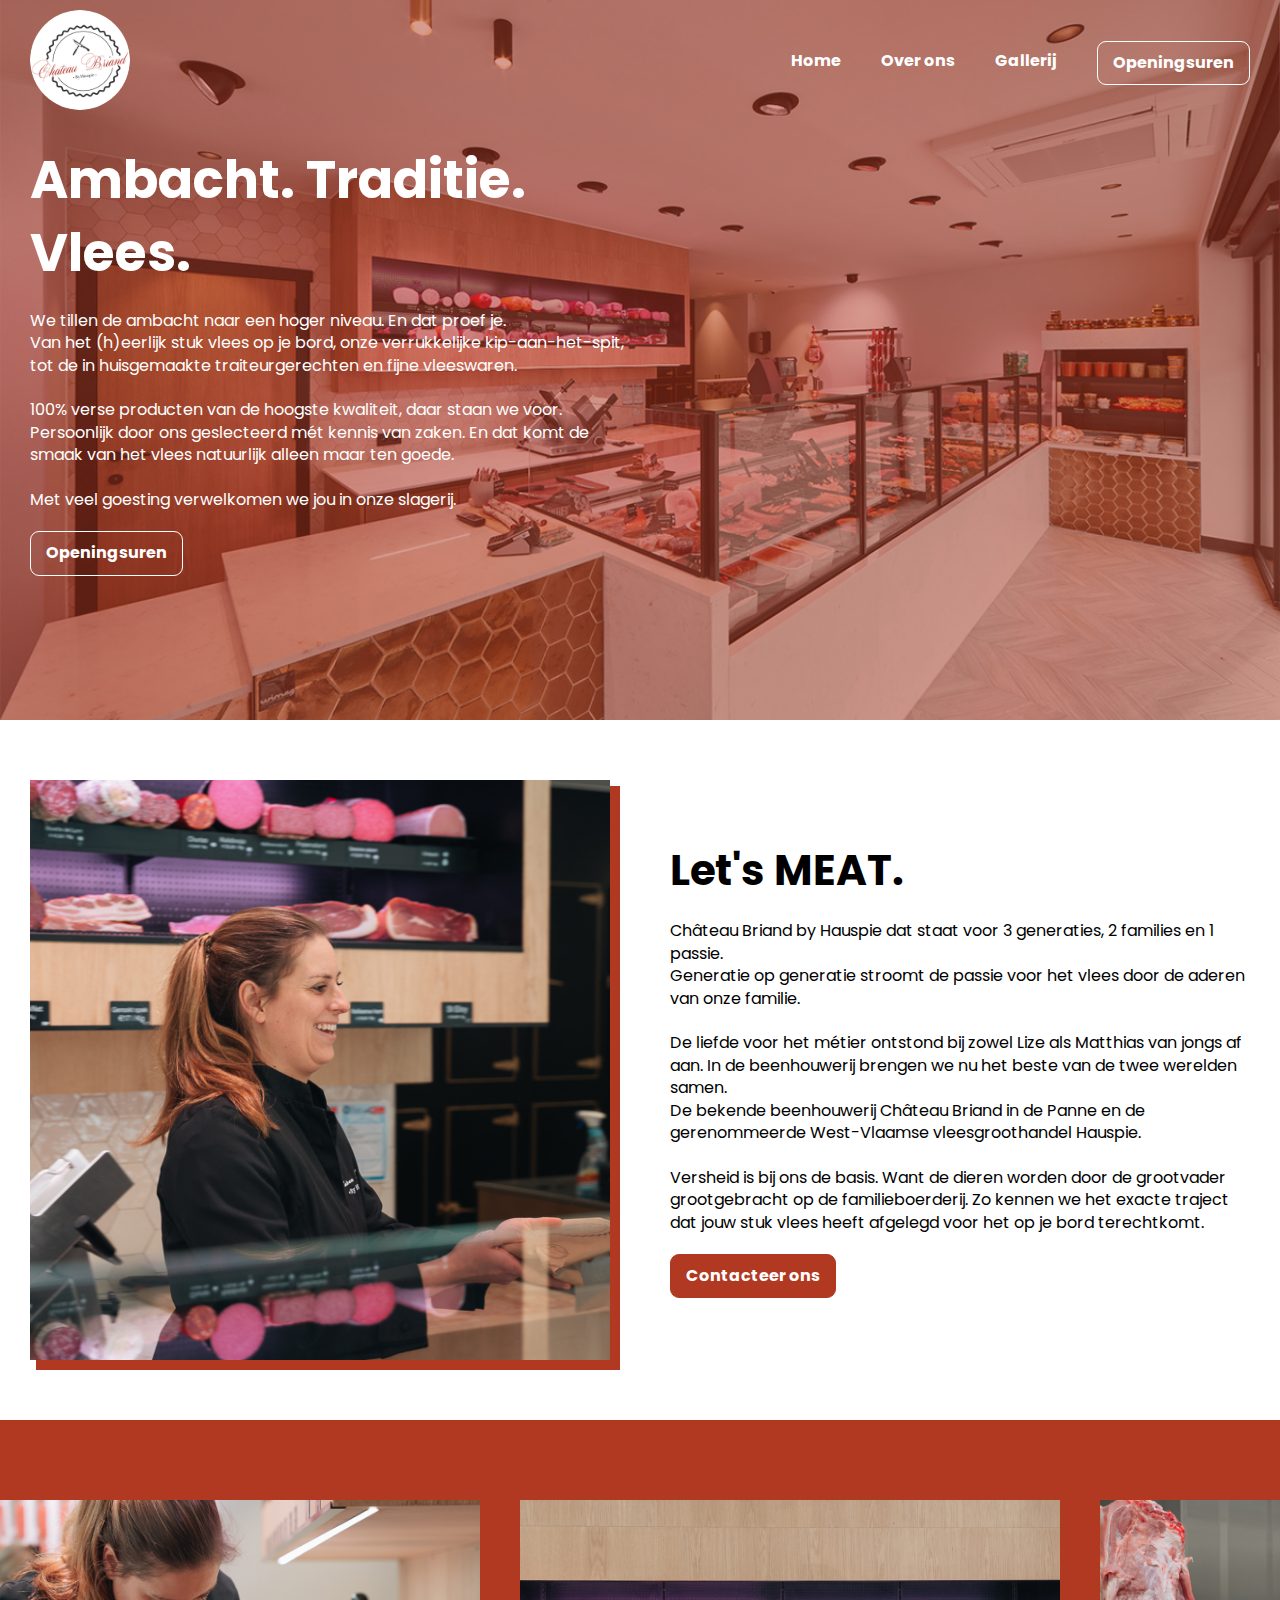
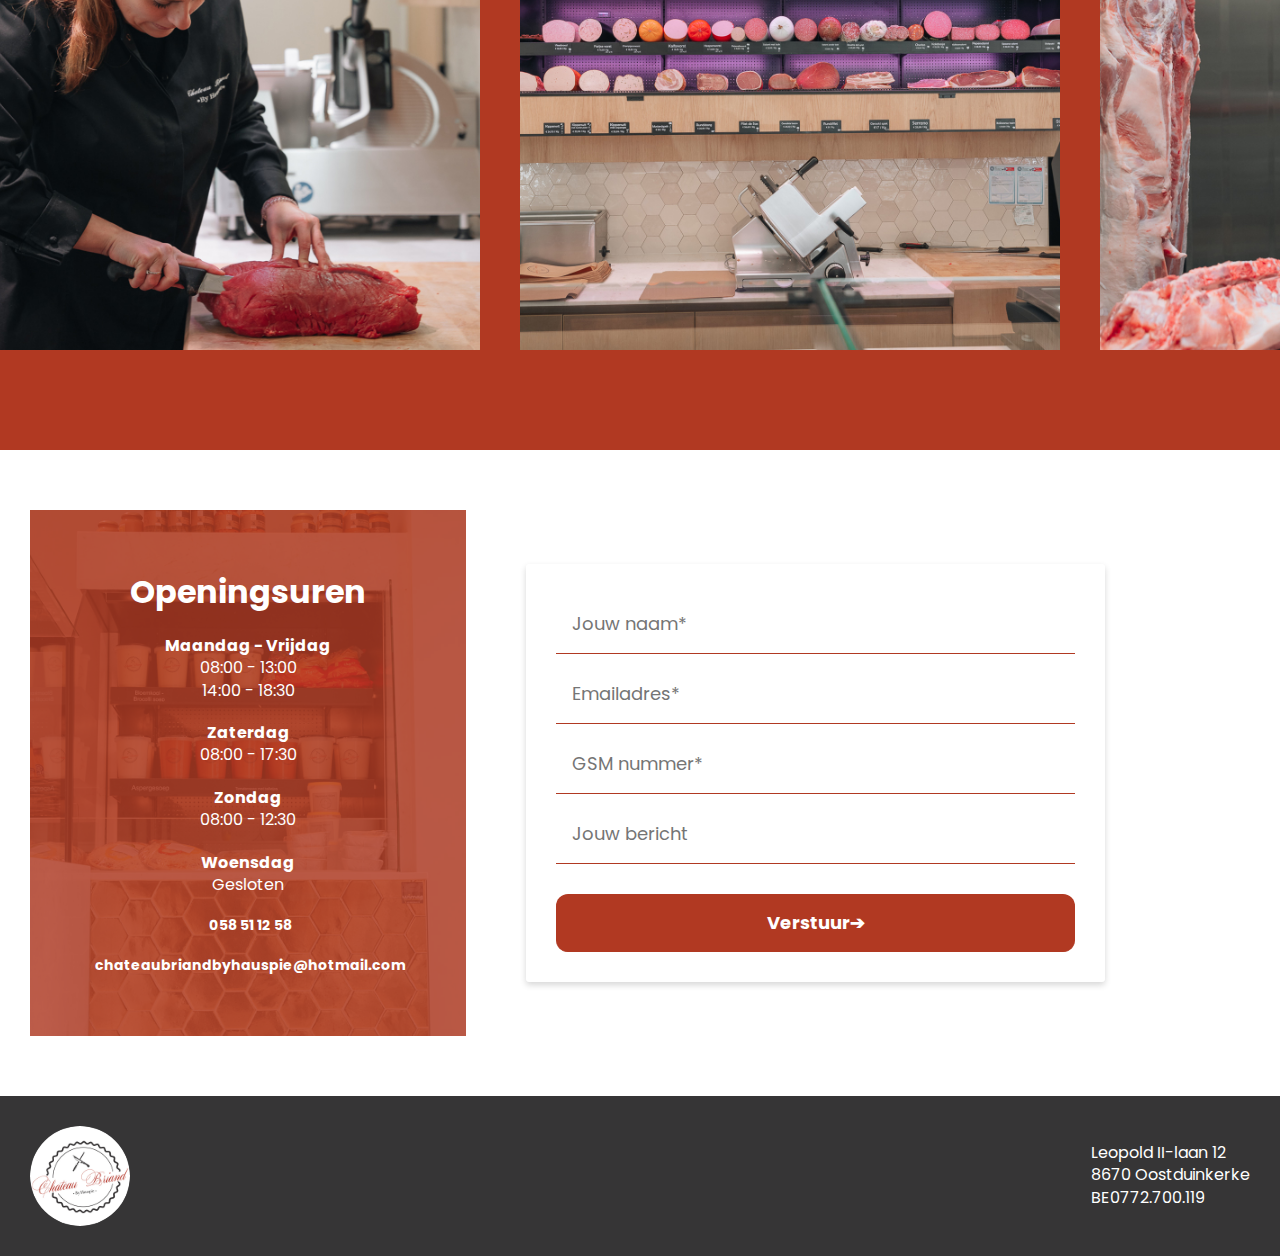
==== index.html @ fd6afede "oops" ====
<!DOCTYPE html>
<html lang="en">
<head>
    <meta charset="UTF-8">
    <meta http-equiv="X-UA-Compatible" content="IE=edge">
    <meta name="viewport" content="width=device-width, initial-scale=1.0">
    <title>
        Ambacht en traditie in een eigentijds jasje | By Hauspie
    </title>
    <meta name="description" content="an het (h)eerlijke stuk vlees op je bord, onze verrukkelijke kip-aan-het-spit, tot de in huisgemaakte traiteurgerechten en fijne vleeswaren.">

    <link rel="stylesheet" href="/css/global.css">
    <link rel="stylesheet" href="/css/header-footer.css">
    
    <link rel="stylesheet" href="/home/css/style.css">
    <link rel="stylesheet" href="/home/css/slider.css">

    <link rel="stylesheet" href="https://cdnjs.cloudflare.com/ajax/libs/font-awesome/6.3.0/css/all.min.css" integrity="sha512-SzlrxWUlpfuzQ+pcUCosxcglQRNAq/DZjVsC0lE40xsADsfeQoEypE+enwcOiGjk/bSuGGKHEyjSoQ1zVisanQ==" crossorigin="anonymous" referrerpolicy="no-referrer" />

    <link rel="apple-touch-icon" sizes="180x180" href="/assets/favicon/apple-touch-icon.png">
    <link rel="icon" type="image/png" sizes="32x32" href="/assets/favicon/favicon-32x32.png">
    <link rel="icon" type="image/png" sizes="16x16" href="/assets/favicon/favicon-16x16.png">
    <link rel="manifest" href="/assets/favicon/site.webmanifest">
    <link rel="mask-icon" href="/assets/favicon/safari-pinned-tab.svg" color="#5bbad5">
    <meta name="msapplication-TileColor" content="#da532c">
    <meta name="theme-color" content="#ffffff">
</head>
<body>

<header>
    <div class="section header" id="header">
        <div class="row">
            <div class="container">
                <a class="nav-logo" href="/">
                    <img class="logo" src="/assets/logo/logo.png" alt="Logo">
                </a>
                <a class="nav" href="/">
                    Home
                </a>
                <a class="nav" href="#about/">
                    Over ons
                </a>
                <a class="nav" href="#gallery">
                    Gallerij
                </a>
                <a href="/#contact" class="btn ghost white">
                    Openingsuren
                </a>
            </div>
        </div>

        <div class="topnav-content-sm">
            <div class="header-col">
                <a href="/">
                    <img class="logo" src="/assets/logo/logo.jpg" alt="Logo">
                </a>
            </div>
            <div class="header-col">
                <a class="icon" id="menu-toggle">
                    <svg xmlns="http://www.w3.org/2000/svg" viewBox="0 0 448 512"><path d="M0 96C0 78.3 14.3 64 32 64H416c17.7 0 32 14.3 32 32s-14.3 32-32 32H32C14.3 128 0 113.7 0 96zM0 256c0-17.7 14.3-32 32-32H416c17.7 0 32 14.3 32 32s-14.3 32-32 32H32c-17.7 0-32-14.3-32-32zM448 416c0 17.7-14.3 32-32 32H32c-17.7 0-32-14.3-32-32s14.3-32 32-32H416c17.7 0 32 14.3 32 32z"/></svg>
                </a>
            </div>
        </div>
        <div class="small-menu-wrapper">
            <div class="small-menu-content">
                <a class="nav" href="/">
                    Home
                </a>
                <a class="nav" href="#about">
                    Over ons
                </a>
                <a class="nav" href="#gallery">
                    Gallerij
                </a>
                <a href="#contact" class="nav">
                    Openingsuren
                </a>
            </div>
        </div>
    </div>
</header>

<div class="section banner">
    <div class="row flex-col">
        <h1>
            Ambacht. Traditie. Vlees.
        </h1>
        <p>
            We tillen de ambacht naar een hoger niveau. En dat proef je. 
            <br>
            Van het (h)eerlijk stuk vlees op je bord, onze verrukkelijke kip-aan-het-spit, tot de in huisgemaakte traiteurgerechten en fijne vleeswaren. 
            <br><br>
            100% verse producten van de hoogste kwaliteit, daar staan we voor. Persoonlijk door ons geslecteerd mét kennis van zaken. En dat komt de smaak van het vlees natuurlijk alleen maar ten goede.
            <br><br>
            Met veel goesting verwelkomen we jou in onze slagerij.
        </p>
        <a href="#contact" class="btn ghost white">
            Openingsuren
        </a>
    </div>
    <div class="overlay"></div>
</div>

<div class="section about" id="about">
    <div class="row">
        <div class="col">
            <img class="bg-color" src="/home/img/about.jpg" alt="">
        </div>
        <div class="col">
            <h2>
                Let's MEAT.
            </h2>
            <p>
                Château Briand by Hauspie dat staat voor 3 generaties, 2 families en 1 passie.
                <br>
                Generatie op generatie stroomt de passie voor het vlees door de aderen van onze familie. 
                <br><br>
                De liefde voor het métier ontstond bij zowel Lize als Matthias van jongs af aan. In de beenhouwerij brengen we nu het beste van de twee werelden samen.
                <br>
                De bekende beenhouwerij Château Briand in de Panne en de gerenommeerde West-Vlaamse vleesgroothandel Hauspie. 
                <br><br>
                Versheid is bij ons de basis. Want de dieren worden door de grootvader grootgebracht op de familieboerderij. Zo kennen we het exacte traject dat jouw stuk vlees heeft afgelegd voor het op je bord terechtkomt.
            </p>
            <a href="#contact" class="btn">
                Contacteer ons
            </a>
        </div>
    </div>
</div>

<div class="section gallery" id="gallery">
    <div class="row flex-col">
        <div class="slider-container" item-display-d="4" item-display-t="3" item-display-m="1">
            <div class="slider-width" id="gallery-target">
                <img src="/home/img/gallery1.jpg" alt="By Hauspie">
                <img src="/home/img/gallery2.jpg" alt="By Hauspie">
                <img src="/home/img/gallery3.jpg" alt="By Hauspie">
                <img src="/home/img/gallery4.jpg" alt="By Hauspie">
                <img src="/home/img/gallery5.jpg" alt="By Hauspie">
                <img src="/home/img/gallery6.jpg" alt="By Hauspie">
                <img src="/home/img/gallery7.jpg" alt="By Hauspie">
                <img src="/home/img/gallery9.jpg" alt="By Hauspie">
                <img src="/home/img/gallery10.jpg" alt="By Hauspie">
                <img src="/home/img/gallery11.jpg" alt="By Hauspie">
            </div>
        </div>
        <div class="btn-wrapper">
            <a class="prev slider-nav" onclick="prev()">
                <i class="fa-solid fa-caret-left"></i>
            </a>
            <a class="next slider-nav" onclick="next()">
                <i class="fa-solid fa-caret-right"></i>
            </a>
        </div>
    </div>
</div>

<div class="section contact" id="contact">
    <div class="row">
        <div class="col">
            <div class="wrapper opening">
                <h3>
                    Openingsuren
                </h3>
                <p>
                    <span class="bold">Maandag - Vrijdag</span>
                    <br>
                    08:00 - 13:00
                    <br>
                    14:00 - 18:30
                </p>
                <p>
                    <span class="bold">Zaterdag</span>
                    <br>
                    08:00 - 17:30
                </p>
                <p>
                    <span class="bold">Zondag</span>
                    <br>
                    08:00 - 12:30
                </p>
                <p>
                    <span class="bold">Woensdag</span>
                    <br>
                    Gesloten
                </p>
                <a href="tel:058 51 12 58" class="phone">
                    <i class="fa fa-phone"></i>
                    058 51 12 58
                </a>
                <a href="mailto:chateaubriandbyhauspie@hotmail.com" class="phone">
                    <i class="fa fa-envelope"></i>
                    chateaubriandbyhauspie@hotmail.com
                </a>
                <div class="overlay"></div>
            </div>
        </div>
        <div class="col">
            <div class="form-wrapper">
                <form action="https://formspree.io/f/xvonbepr" method="post" class="validate contact-form" target="_blank" novalidate>
                    <input type="text" value="" name="FNAME" placeholder="Jouw naam*" required>
                    <input type="email" value="" name="EMAIL" placeholder="Emailadres*" required>
                    <input type="text" value="" name="PHONE" placeholder="GSM nummer*" required>
                    <input type="text" value="" name="MESSAGE"placeholder="Jouw bericht">
                    <input type="submit" value="Verstuur➔" name="subscribe" class="btn">
                </form>
            </div>
        </div>
    </div>
</div>

<footer>
    <div class="section footer" id="footer">
        <div class="row">
            <img src="/assets/logo/logo.png" alt="Logo" class="logo">
            <p class="legal">
                Leopold II-laan 12
                <br>
                8670 Oostduinkerke 
                <br>
                BE0772.700.119
            </p>
        </div>
    </div>
</footer>

    <script src="https://code.jquery.com/jquery-3.6.4.min.js" integrity="sha256-oP6HI9z1XaZNBrJURtCoUT5SUnxFr8s3BzRl+cbzUq8=" crossorigin="anonymous"></script>
    <script src="/js/app.js"></script>
    <script src="/home/js/script.js"></script>
</body>
</html>
---- css/global.css ----
@import url('https://fonts.googleapis.com/css2?family=Poppins:wght@400;600;700&display=swap');

:root {
    --primary: #b13922;
    --white: #fff;
    --light-grey: #f5f5f5;
    --black: #363536;
    --boxShadow: 0px 3px 6px #00000029;
    --overlay: var(--black);
    --overlayVertical: linear-gradient(to top, rgba(0,0,0,1) 0%, rgba(0,0,0,1) 24%, rgba(0,0,0,0) 70%);
    --transition: all .25s ease-in-out;
}

html {
    scroll-behavior: smooth;
}

* {
    box-sizing: border-box;
    font-family: Poppins;
    font-weight: 400;
    margin: 0;
    padding: 0;
    line-height: 1.4;
}

h1,
h2,
h3 {
    font-weight: 700;
}

h1 {
    font-size: 52px;
}

h2 {
    font-size: 42px;
}

h3 {
    font-size: 32px;
}

h4 {
    font-size: 22px;
}

a {
    color: var(--primary);
    text-decoration: none;
}

p {
    font-size: 16px;
}

img {
    width: 100%;
    height: auto;
}

img.bg-color {
    box-shadow: 8px 8px 0px 2px var(--primary);
}

.hidden {
    display: none;
}

.section {
    width: 100%;
    display: flex;
    flex-direction: column;
}

.section.black {
    background-color: var(--black);
}

.section.grey {
    background-color: var(--light-grey);
}

.section .row {
    width: 100%;
    max-width: 1600px;

    display: flex;
    flex-flow: row wrap;
    justify-content: center;
    align-items: center;
    gap: 60px;
    margin: 60px auto;
    padding: 0 30px;
}

.section .row.reverse {
    flex-flow: row-reverse wrap;
}

.section .row.flex-col {
    flex-direction: column;
}

.section .row .col {
    flex: 1 0 350px;

    display: flex;
    flex-direction: column;
    gap: 20px;
}

.btn {
    width: fit-content;
    font-weight: 700;
    text-decoration: none;
    text-align: center;
    color: var(--white);
    background-color: var(--primary);
    border: 1px solid var(--primary);
    border-radius: 9px;
    padding: 10px 15px;
    transition: var(--transition); 
}

.btn:hover {
    cursor: pointer;
    transform: scale(1.05);
    transition: var(--transition);
}

.btn.white {
    background-color: var(--white);
    color: var(--black);
    border-color: var(--white);
}

.btn.ghost {
    background-color: transparent;
    color: var(--primary);
    border: 1px solid var(--primary);
}

.btn.ghost.white {
    color: var(--white);
    border: 1px solid var(--white);
}

.wrapper {
    display: flex;
    flex-flow: row wrap;
    gap: 20px;
}

.wrapper .item {
    flex: 1 0;
    display: flex;
    flex-direction: column;
    gap: 10px;
}

.overlay {
    background: var(--primary);
    opacity: 0.5;
    position: absolute;
    top: 0;
    right: 0;
    bottom: 0;
    left: 0;
    width: 100%;
    height: 100%;
    z-index: 3;
}

.section.contact h2 {
    max-width: 45%;
}

.section.contact .row.flex-col {
    align-items: flex-start;
}

.section.contact {
    background-image: url('/img/contact-image.jpg');
    background-position: right;
    background-size: contain;
    background-repeat: no-repeat;
}

.section.contact .form-wrapper {
    display: flex;
    width: 80%;
    padding: 30px;
    border-radius: 3px;
    background-color: var(--white);
    box-shadow: var(--boxShadow);
}

.section.contact .form-wrapper form {
    width: 100%;
    display: flex;
    flex-direction: column;
    gap: 10px;
    margin: 0;
}

.section.contact .form-wrapper input {
    color: var(--black);
    flex: 1;
    width: 100%;
    padding: 16px;
    background-color: hsla(0, 0%, 100%, 0.1);
    border: none;
    border-bottom: 1px solid var(--primary);
    border-radius: 0;
    height: 60px;
    outline: none;
    font-size: 18px;
    transition: border-bottom 200ms ease;
}

.section.contact .form-wrapper input:focus {
    transition: border-bottom 200ms ease;
    border-bottom: 2px solid var(--primary);
}

.section.contact .form-wrapper .btn {
    color: var(--white);
    background-color: var(--primary);
    border-bottom: 1px solid var(--primary);
    transition: border-bottom 200ms ease;
    transition: var(--transition);
    margin-top: 20px;
    border-radius: 12px;
}

.section.contact .form-wrapper .btn:hover {
    transform: scale(1.02);
}

@media (max-width: 560px) {
    .section .row .col {
        flex: 1 0 100%;
    }
}

@media (max-width: 1000px) {
    .section.contact {
        background-image: unset;
    }

    .section.contact h2 {
        max-width: 100%;
    }

    .section.contact .form-wrapper {
        width: 100%;
    }
}
---- css/header-footer.css ----
.header {
    background-color: transparent;
    min-height: unset;
    position: absolute;
    z-index: 99;
    transition: background-color 200ms linear;
}

.header.active {
    position: fixed;
    top: 0;
    background-color: var(--white);
    transition: background-color 200ms linear;
}

.header.active .topnav-content-sm svg {
    fill: var(--black);
}

.header.active .container .nav {
    color: var(--black);
}

.header.active .btn {
    color: var(--white);
    background-color: var(--primary);
    border-color: var(--primary);
}

.header .row {
    width: 100%;
    min-height: unset;
    align-items: center;
    justify-content: flex-end;
    padding: 10px 30px;
    margin: 0 auto;
    background-color: transparent;
}

.header .logo,
.footer .logo {
    width: 100px;
    border-radius: 50%;
}

.header .nav-logo {
    margin-right: auto;
}

.header .container {
    width: 100%;
    display: flex;
    align-items: center;
    justify-content: flex-end;
    gap: 40px;
}

.header .container .nav {
    color: var(--white);
    opacity: 1;
    font-weight: 700;
    text-decoration: none;
    transition: var(--transition);
}

.header .container .nav:hover {
    transition: var(--transition);
}

.header .primary-btn {
    margin-top: 0;
}

.header .topnav-content-sm {
    display: none;
}

.header .small-menu-wrapper {
    display: none;
}

.header .nav {
    position: relative;
    text-decoration: none;
    padding-bottom: 5px;
}

.header .nav::before {
    content: "";
    position: absolute;
    display: block;
    width: 100%;
    height: 2px;
    bottom: 0;
    left: 0;
    background-color: var(--white);
    transform: scaleX(0);
    transition: transform 0.3s ease;
}

.header.active .nav::before {
    background-color: var(--black);
}

.header.active .row {
    padding: 0 30px;
}
  
.header .nav:hover::before {
    transform: scaleX(1);
}

.footer {
    min-height: unset;
    color: var(--white);
    background-color: var(--black);
}

.footer .row {
    min-height: unset;
    justify-content: space-between;
    margin: 30px auto;
}

@media (max-width: 560px) {
    .header .row {
        display: none;
    }

    .header .topnav-content-sm {
        display: flex;
        align-items: center;
        justify-content: space-between;
        padding: 0 30px;
    }

    .header .small-menu-content {
        display: flex;
        flex-direction: column;
        padding: 10px 30px;
        background-color: var(--white);
    }


    .header .topnav-content-sm svg {
        fill: var(--white);
        width: 25px;
    }

    .header .topnav-content-sm svg:hover {
        cursor: pointer;
    }
}
---- home/css/style.css ----
.banner.section {
    background-image: url('/home/img/banner.jpg');
    background-position: center center;
    background-repeat: no-repeat;
    background-size: cover;  
    position: relative;
}

.banner.section,
.banner.section .row {
    height: 80vh;
}

.banner.section .row {
    align-items: flex-start;
    gap: 20px;
    z-index: 4;
}

.banner.section h1,
.banner.section p {
    color: var(--white);
    width: 50%;
    z-index: 4;
}

.contact.section .col:nth-child(1) {
    flex: 1 0;
}

.contact.section .col:nth-child(2) {
    flex: 2 0;
}

.contact.section .wrapper {
    position: relative;
    flex-direction: column;
    align-items: center;
    justify-content: center;
    padding: 60px;
    height: fit-content;
    background-image: url('/home/img/contact.jpg');
    background-repeat: no-repeat;
    background-size: cover;
    background-position: center center;
}

.contact.section .wrapper .bold {
    font-weight: 700;
}

.contact.section .wrapper .overlay {
    opacity: 0.8;
}

.contact.section .wrapper * {
    color: var(--white);
    text-align: center;
}

.contact.section .wrapper h3,
.contact.section .wrapper a,
.contact.section .wrapper p {
    z-index: 10;
}

.contact.section .wrapper a {
    font-weight: 700;
    font-size: 14px;
}

.contact.section .wrapper i {
    margin-right: 5px;
}

.gallery.section {
    background-color: var(--primary);
    height: 70vh;
}

.gallery.section .row {
    height: 70vh;
    gap: 20px;
    padding: 0;
}

@media (max-width: 560px) {
    .banner.section,
    .banner.section .row {
        height: fit-content;
    }
    
    .banner.section .row {
        padding-top: 80px;
    }

    .banner.section h1, 
    .banner.section p {
        width: 100%;
    }

    .banner.section h1 {
        font-size: 36px;
    }

    .contact.section .wrapper {
        padding: 30px;
    }

    .contact.section .wrapper a {
        font-size: 12px;
    }
}
---- home/css/slider.css ----
.slider-container {
    position: relative;
    overflow-x: hidden;
    width: 100%;
    height: 50vh;
}

.slider-container .slider-width {
    height: 50vh;
    position: absolute;
    display: flex;
    align-items: start;
    justify-content: start;
    gap: 40px;
    left: 0;
    top: 0;
    transition: 0.4s ease-in-out;
}

.slider-container img:nth-child(1) {
    margin-left: -60px;
}

.gallery .btn-wrapper {
    display: flex;
    gap: 20px;
}

.gallery img {
    height: 100%;
}

.gallery .slider-nav {
    color: var(--white);
    cursor: pointer;
}

.gallery .slider-nav i {
    font-size: 50px;
    opacity: 0.7;
    transition: var(--transition);
}

.gallery .slider-nav i:hover {
    opacity: 1;
    transition: var(--transition);
}
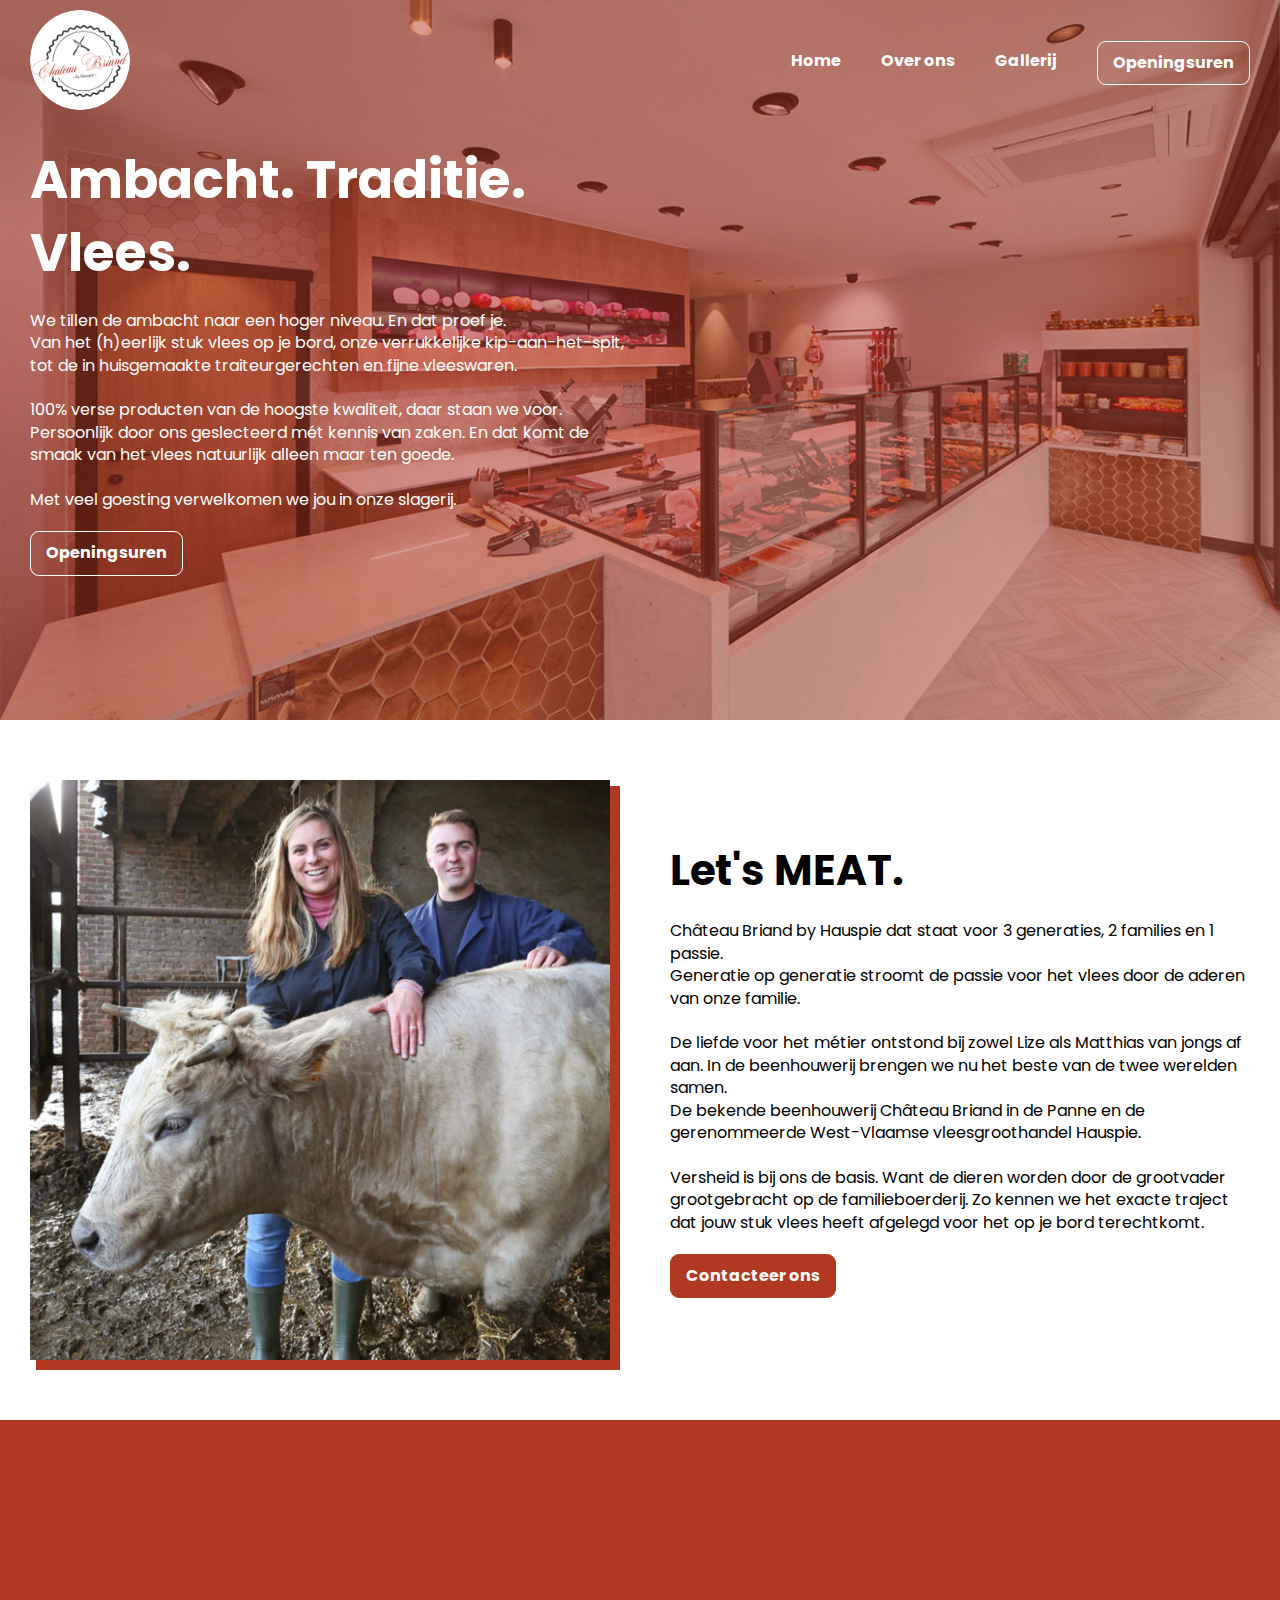
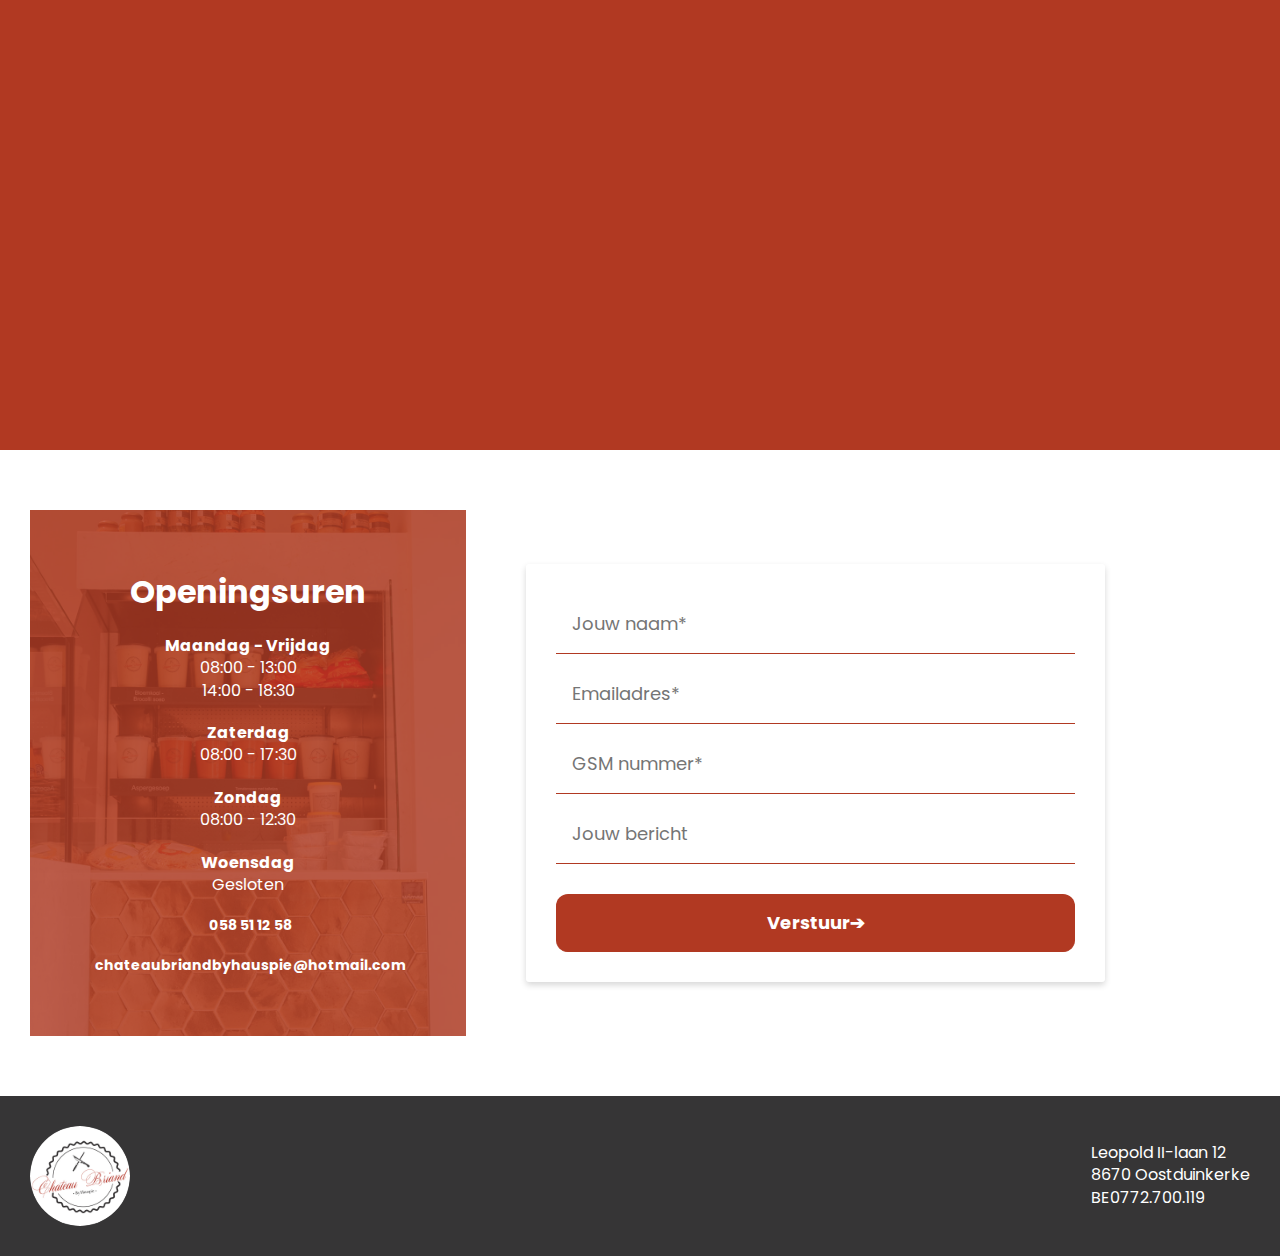
==== commit bb9d839d: "changes to images and randomize gallery order" ====
--- a/index.html
+++ b/index.html
@@ -104,7 +104,7 @@
 <div class="section about" id="about">
     <div class="row">
         <div class="col">
-            <img class="bg-color" src="/home/img/about.jpg" alt="">
+            <img class="bg-color" src="/home/img/about-2.jpg" alt="">
         </div>
         <div class="col">
             <h2>
@@ -131,18 +131,7 @@
 <div class="section gallery" id="gallery">
     <div class="row flex-col">
         <div class="slider-container" item-display-d="4" item-display-t="3" item-display-m="1">
-            <div class="slider-width" id="gallery-target">
-                <img src="/home/img/gallery1.jpg" alt="By Hauspie">
-                <img src="/home/img/gallery2.jpg" alt="By Hauspie">
-                <img src="/home/img/gallery3.jpg" alt="By Hauspie">
-                <img src="/home/img/gallery4.jpg" alt="By Hauspie">
-                <img src="/home/img/gallery5.jpg" alt="By Hauspie">
-                <img src="/home/img/gallery6.jpg" alt="By Hauspie">
-                <img src="/home/img/gallery7.jpg" alt="By Hauspie">
-                <img src="/home/img/gallery9.jpg" alt="By Hauspie">
-                <img src="/home/img/gallery10.jpg" alt="By Hauspie">
-                <img src="/home/img/gallery11.jpg" alt="By Hauspie">
-            </div>
+            <div class="slider-width" id="gallery-target"></div>
         </div>
         <div class="btn-wrapper">
             <a class="prev slider-nav" onclick="prev()">
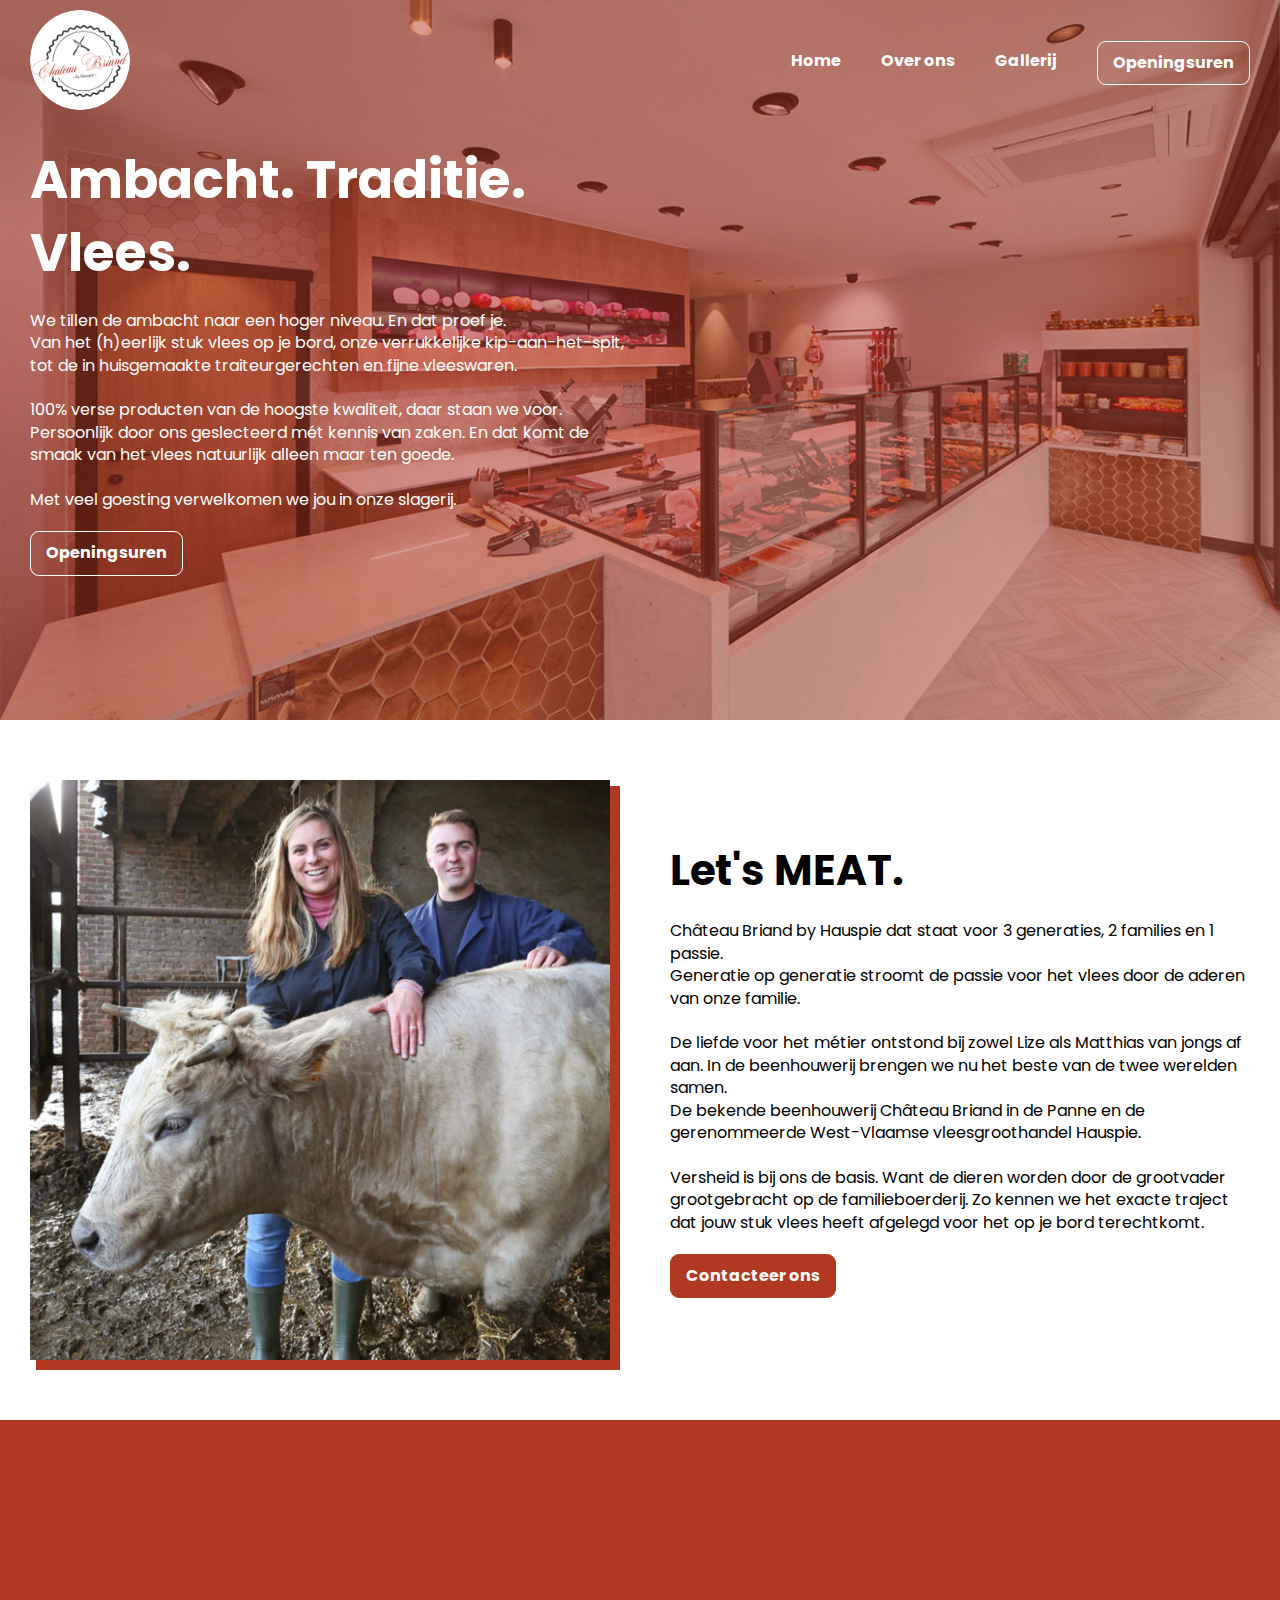
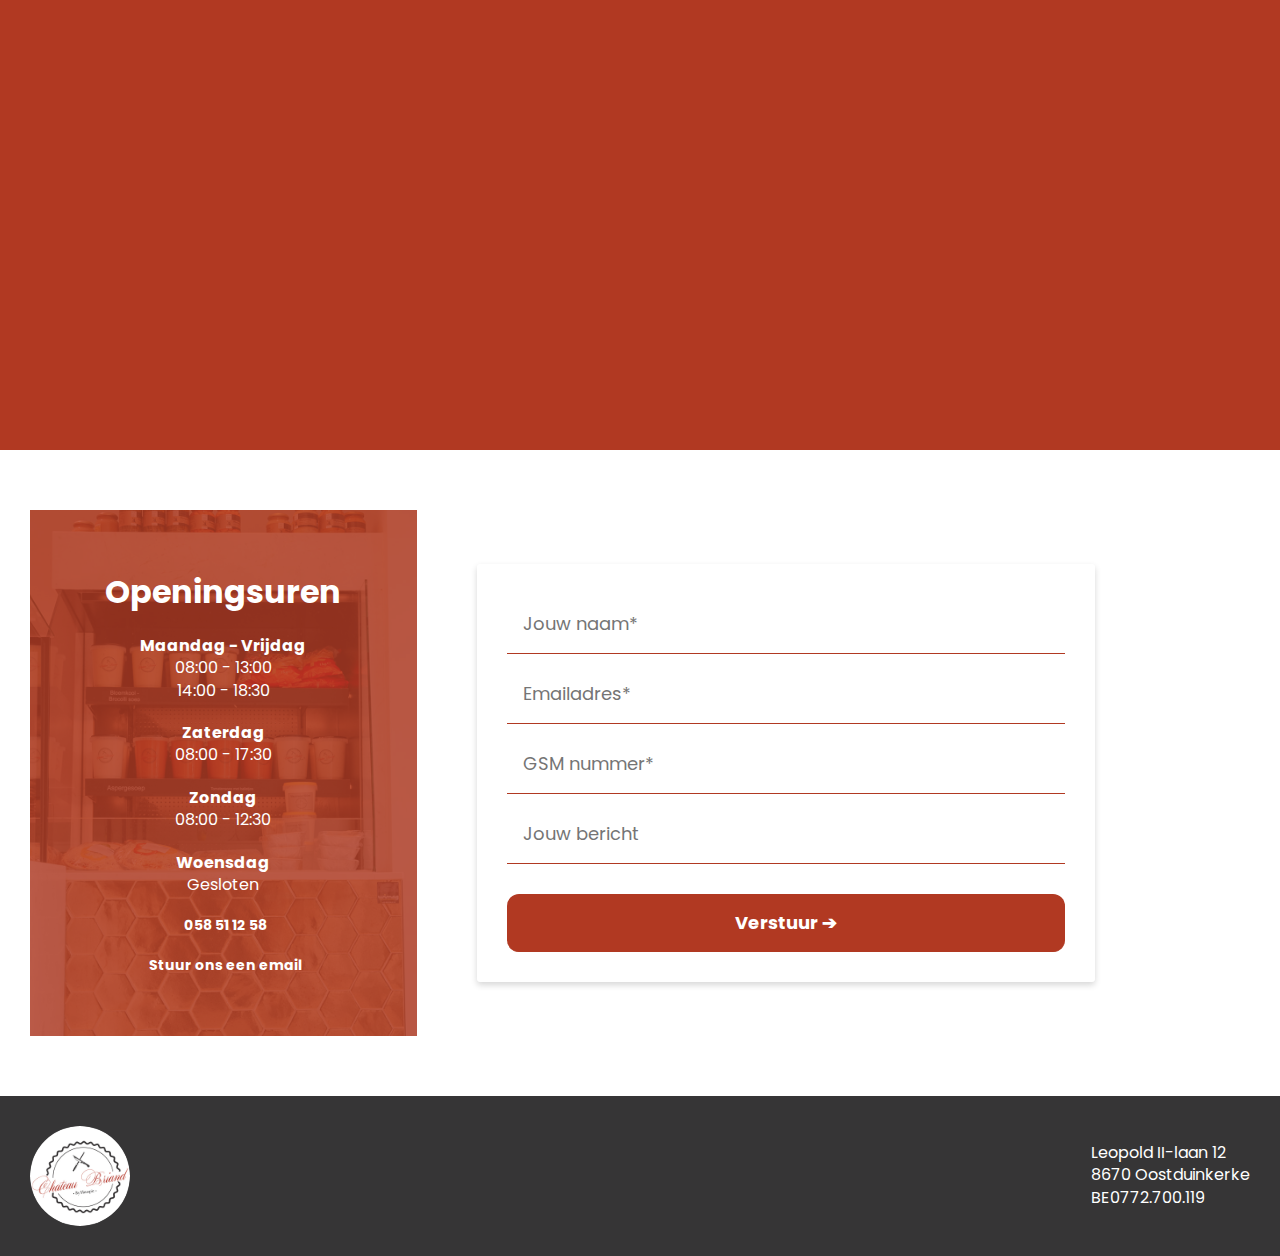
==== commit 34a75aea: "hcnages" ====
--- a/index.html
+++ b/index.html
@@ -179,7 +179,7 @@
                 </a>
                 <a href="mailto:chateaubriandbyhauspie@hotmail.com" class="phone">
                     <i class="fa fa-envelope"></i>
-                    chateaubriandbyhauspie@hotmail.com
+                    Stuur ons een email
                 </a>
                 <div class="overlay"></div>
             </div>
@@ -191,7 +191,7 @@
                     <input type="email" value="" name="EMAIL" placeholder="Emailadres*" required>
                     <input type="text" value="" name="PHONE" placeholder="GSM nummer*" required>
                     <input type="text" value="" name="MESSAGE"placeholder="Jouw bericht">
-                    <input type="submit" value="Verstuur➔" name="subscribe" class="btn">
+                    <input type="submit" value="Verstuur ➔" name="subscribe" class="btn">
                 </form>
             </div>
         </div>
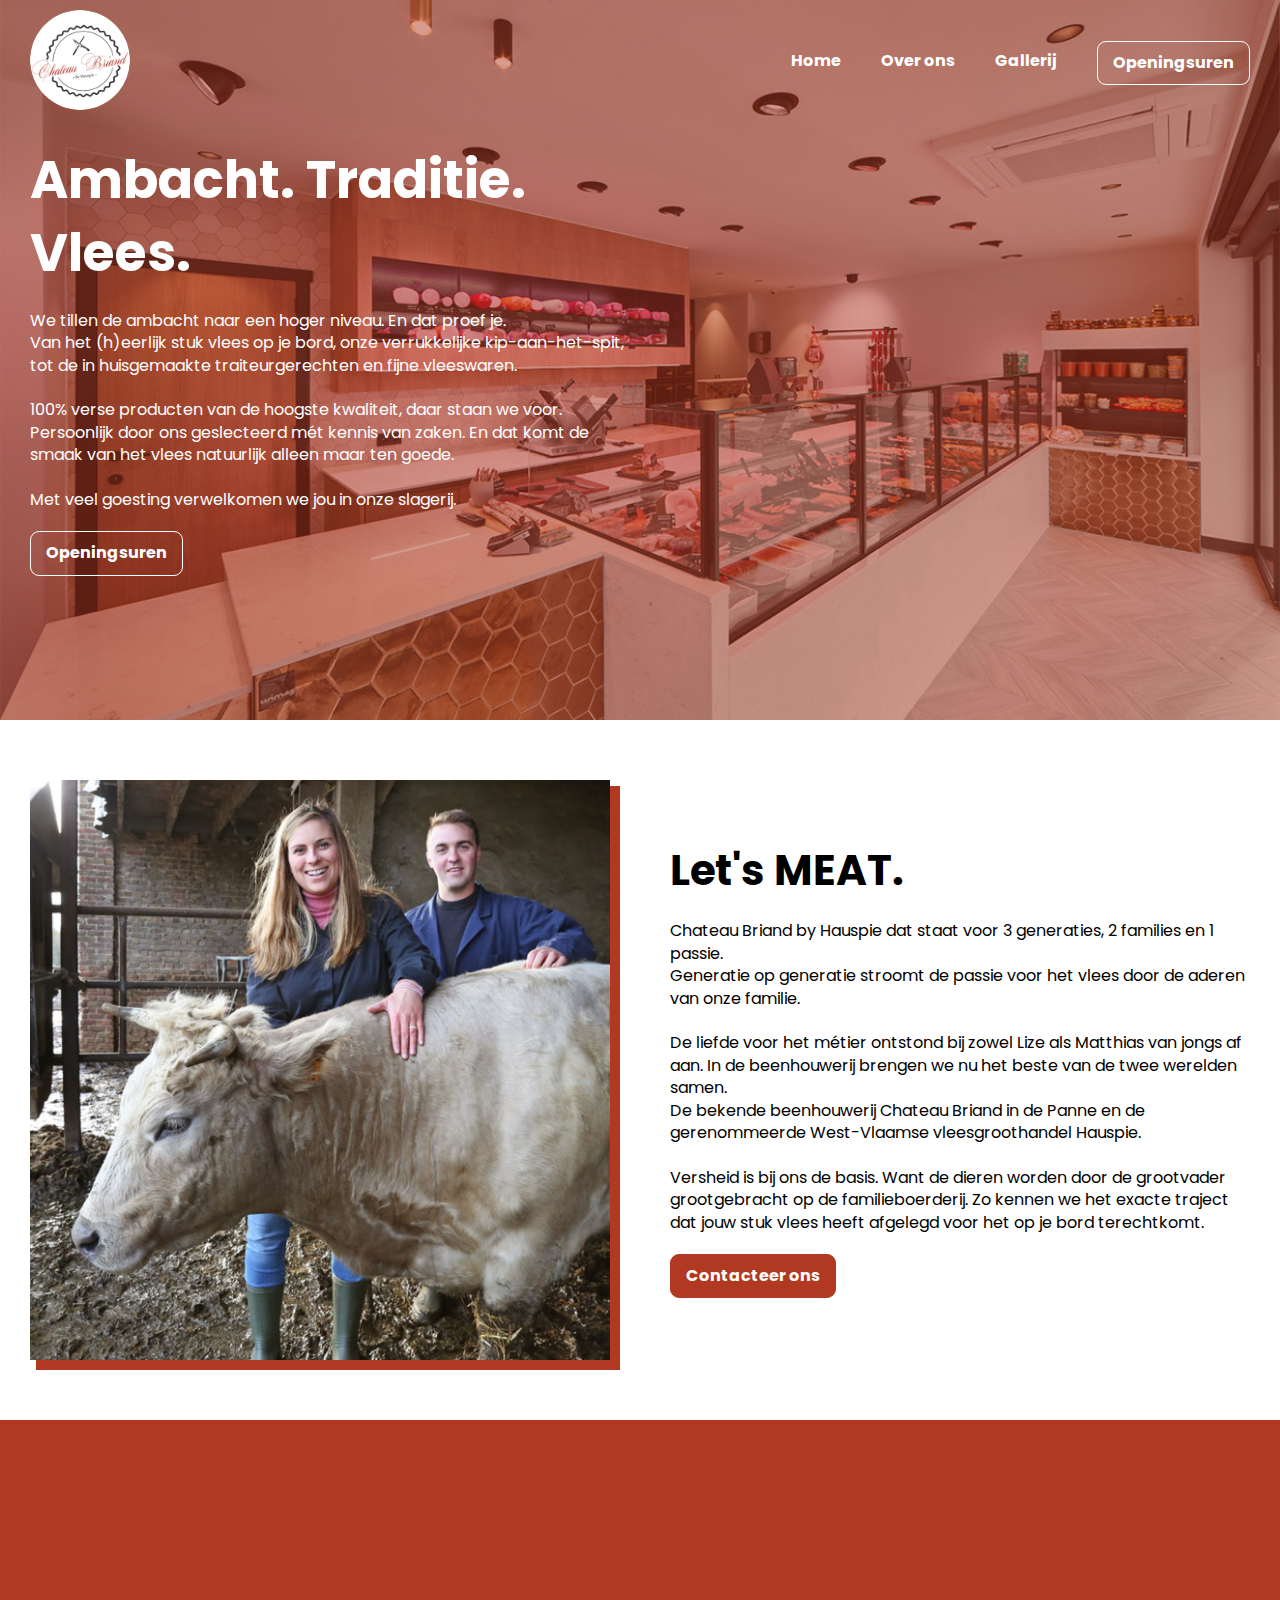
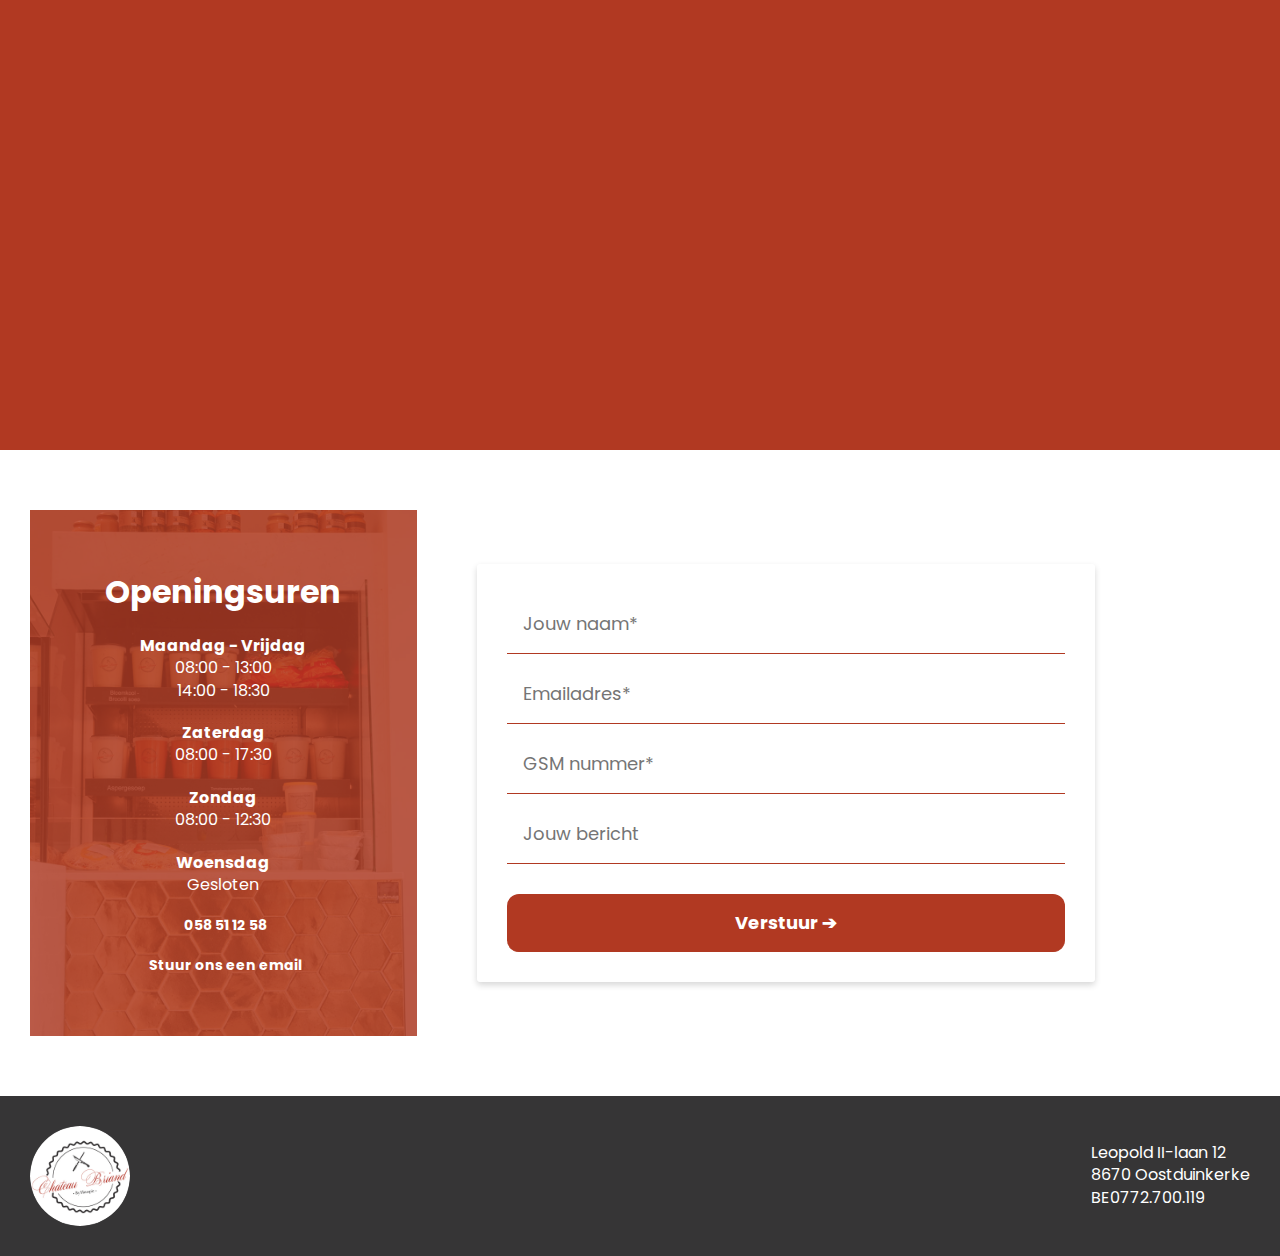
==== commit 458e7425: "fixed feedbakc" ====
--- a/index.html
+++ b/index.html
@@ -111,13 +111,13 @@
                 Let's MEAT.
             </h2>
             <p>
-                Château Briand by Hauspie dat staat voor 3 generaties, 2 families en 1 passie.
+                Chateau Briand by Hauspie dat staat voor 3 generaties, 2 families en 1 passie.
                 <br>
                 Generatie op generatie stroomt de passie voor het vlees door de aderen van onze familie. 
                 <br><br>
                 De liefde voor het métier ontstond bij zowel Lize als Matthias van jongs af aan. In de beenhouwerij brengen we nu het beste van de twee werelden samen.
                 <br>
-                De bekende beenhouwerij Château Briand in de Panne en de gerenommeerde West-Vlaamse vleesgroothandel Hauspie. 
+                De bekende beenhouwerij Chateau Briand in de Panne en de gerenommeerde West-Vlaamse vleesgroothandel Hauspie. 
                 <br><br>
                 Versheid is bij ons de basis. Want de dieren worden door de grootvader grootgebracht op de familieboerderij. Zo kennen we het exacte traject dat jouw stuk vlees heeft afgelegd voor het op je bord terechtkomt.
             </p>
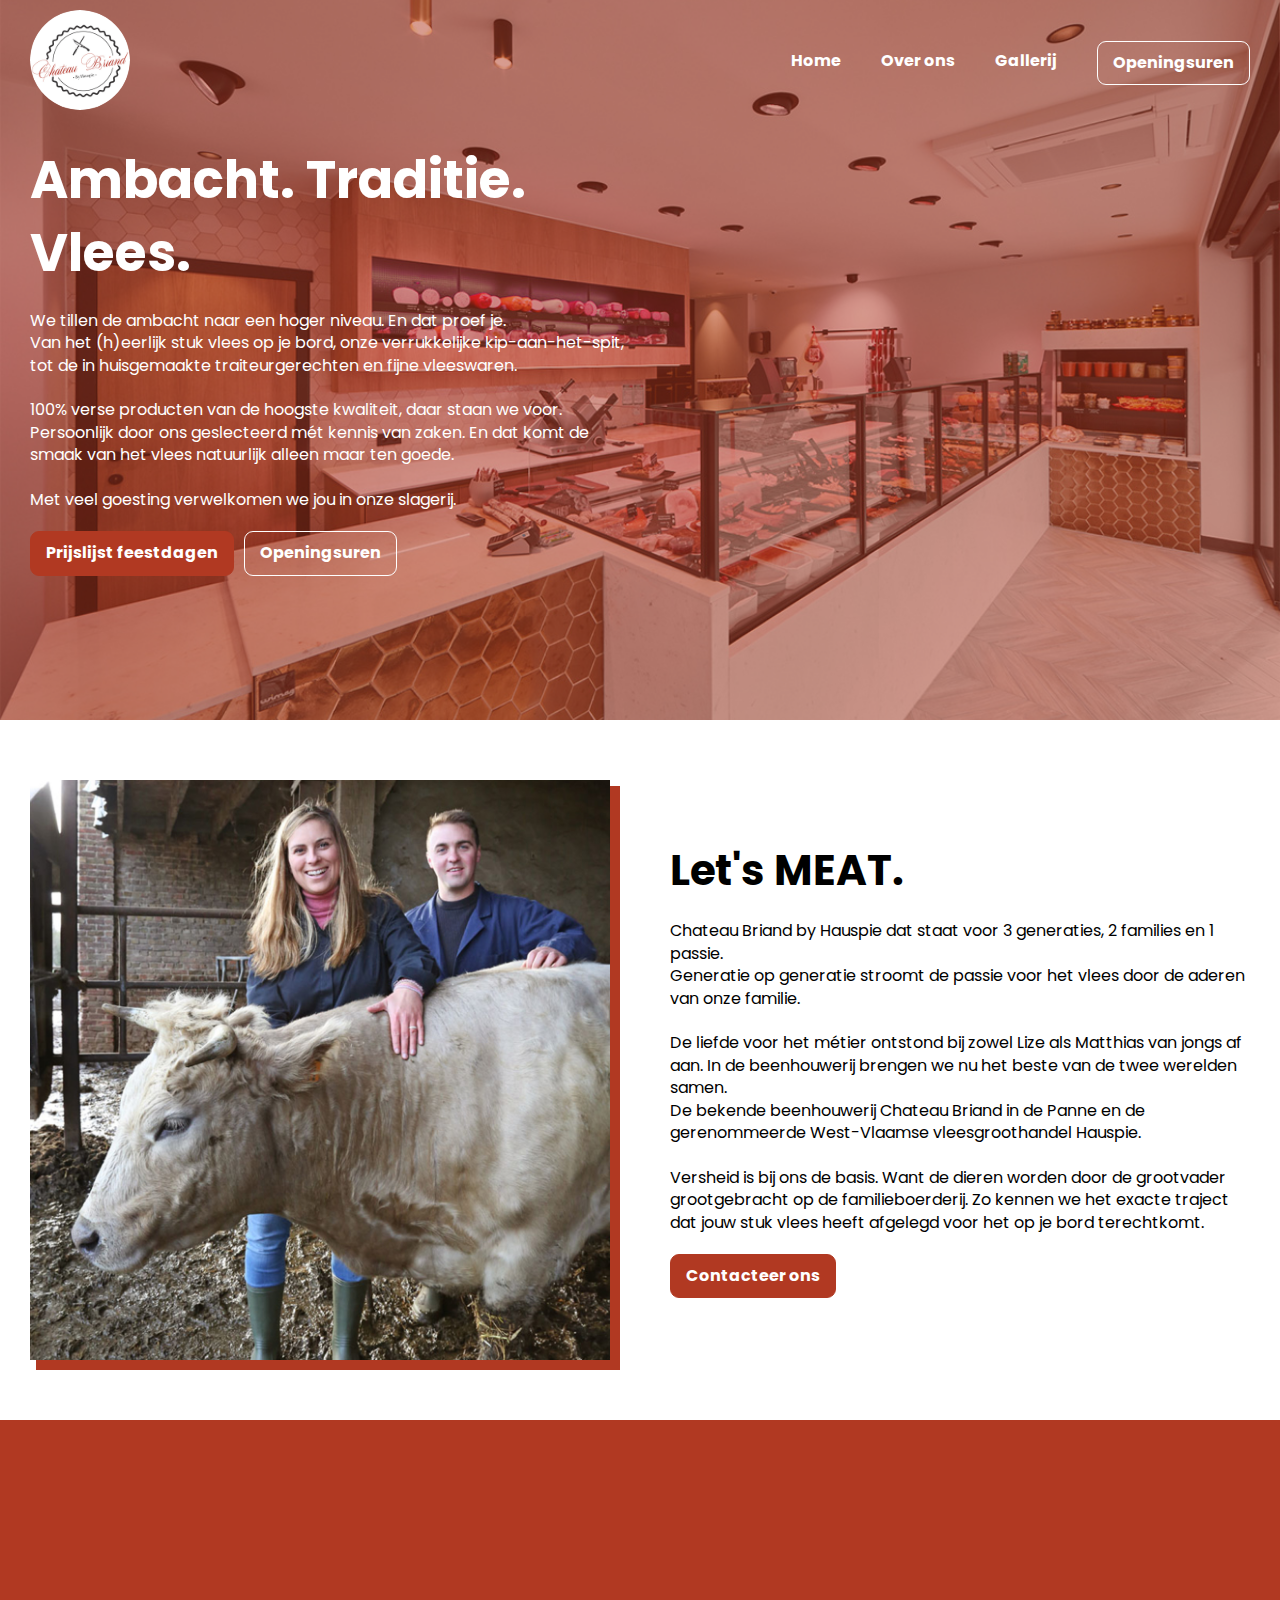
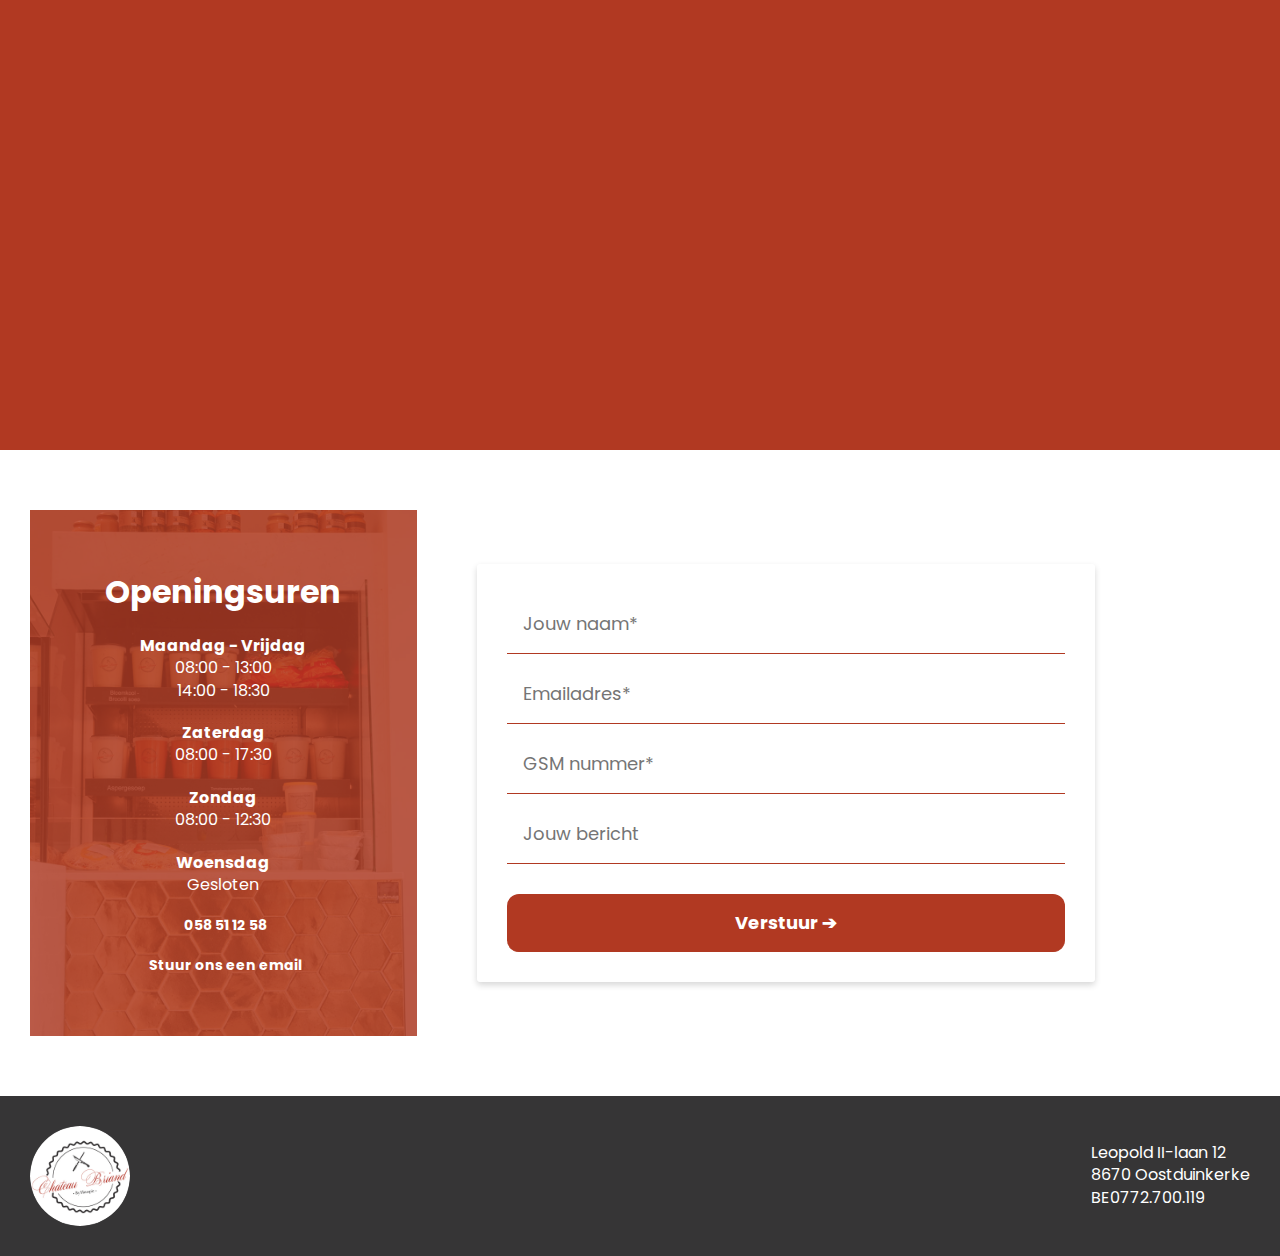
==== commit 61adfacb: "added pricelist" ====
--- a/index.html
+++ b/index.html
@@ -5,9 +5,9 @@
     <meta http-equiv="X-UA-Compatible" content="IE=edge">
     <meta name="viewport" content="width=device-width, initial-scale=1.0">
     <title>
-        Ambacht en traditie in een eigentijds jasje | By Hauspie
+        Slagerij in Oostduinkerke met passie voor vlees | Chateaubriad By Hauspie
     </title>
-    <meta name="description" content="an het (h)eerlijke stuk vlees op je bord, onze verrukkelijke kip-aan-het-spit, tot de in huisgemaakte traiteurgerechten en fijne vleeswaren.">
+    <meta name="description" content="In onze beenhouwerij kan je terecht voor een heerlijk stukje vlees. Van runds- tot varkensvlees, van lams- tot kippenvlees of kip-aan-het-spit. Fijne vleeswaren, charcuterie en huisgemaakte traiteurgerechten zijn onze specialiteit.">
 
     <link rel="stylesheet" href="/css/global.css">
     <link rel="stylesheet" href="/css/header-footer.css">
@@ -32,7 +32,7 @@
         <div class="row">
             <div class="container">
                 <a class="nav-logo" href="/">
-                    <img class="logo" src="/assets/logo/logo.png" alt="Logo">
+                    <img class="logo" src="/assets/logo/logo.png" alt="Logo Chateaubriad By Hauspie">
                 </a>
                 <a class="nav" href="/">
                     Home
@@ -52,7 +52,7 @@
         <div class="topnav-content-sm">
             <div class="header-col">
                 <a href="/">
-                    <img class="logo" src="/assets/logo/logo.jpg" alt="Logo">
+                    <img class="logo" src="/assets/logo/logo.jpg" alt="Logo Chateaubriad By Hauspie">
                 </a>
             </div>
             <div class="header-col">
@@ -94,9 +94,14 @@
             <br><br>
             Met veel goesting verwelkomen we jou in onze slagerij.
         </p>
-        <a href="#contact" class="btn ghost white">
-            Openingsuren
-        </a>
+        <div class="btn-wrapper">
+            <a href="/pdf/prijslijst.pdf" target="_blank" class="btn">
+                Prijslijst feestdagen
+            </a>
+            <a href="#contact" class="btn ghost white">
+                Openingsuren
+            </a>
+        </div>
     </div>
     <div class="overlay"></div>
 </div>
@@ -104,7 +109,7 @@
 <div class="section about" id="about">
     <div class="row">
         <div class="col">
-            <img class="bg-color" src="/home/img/about-2.jpg" alt="">
+            <img class="bg-color" src="/home/img/about-2.jpg" alt="Over Chateaubriad By Hauspie">
         </div>
         <div class="col">
             <h2>
@@ -201,7 +206,7 @@
 <footer>
     <div class="section footer" id="footer">
         <div class="row">
-            <img src="/assets/logo/logo.png" alt="Logo" class="logo">
+            <img src="/assets/logo/logo.png" alt="Logo" class="logo Chateaubriad By Hauspie">
             <p class="legal">
                 Leopold II-laan 12
                 <br>
--- a/css/global.css
+++ b/css/global.css
@@ -182,7 +182,7 @@
 }
 
 .section.contact {
-    background-image: url('/img/contact-image.jpg');
+    /* background-image: url('/img/contact-image.jpg'); */
     background-position: right;
     background-size: contain;
     background-repeat: no-repeat;
--- a/home/css/style.css
+++ b/home/css/style.css
@@ -30,6 +30,12 @@
 
 .contact.section .col:nth-child(2) {
     flex: 2 0;
+}
+
+.btn-wrapper {
+    display: flex;
+    flex-flow: row wrap;
+    gap: 10px;
 }
 
 .contact.section .wrapper {
@@ -108,6 +114,6 @@
     }
 
     .contact.section .wrapper a {
-        font-size: 12px;
+        font-size: 16px;
     }
 }--- a/home/css/slider.css
+++ b/home/css/slider.css
@@ -7,14 +7,18 @@
 
 .slider-container .slider-width {
     height: 50vh;
-    position: absolute;
+    position: relative;
     display: flex;
     align-items: start;
-    justify-content: start;
+    justify-content: center;
     gap: 40px;
     left: 0;
     top: 0;
-    transition: 0.4s ease-in-out;
+    transition: left 0.5s ease-in-out;
+}
+
+.slider-width.last-slide {
+    transition: none;
 }
 
 .slider-container img:nth-child(1) {
@@ -28,6 +32,7 @@
 
 .gallery img {
     height: 100%;
+    object-fit: cover;
 }
 
 .gallery .slider-nav {
